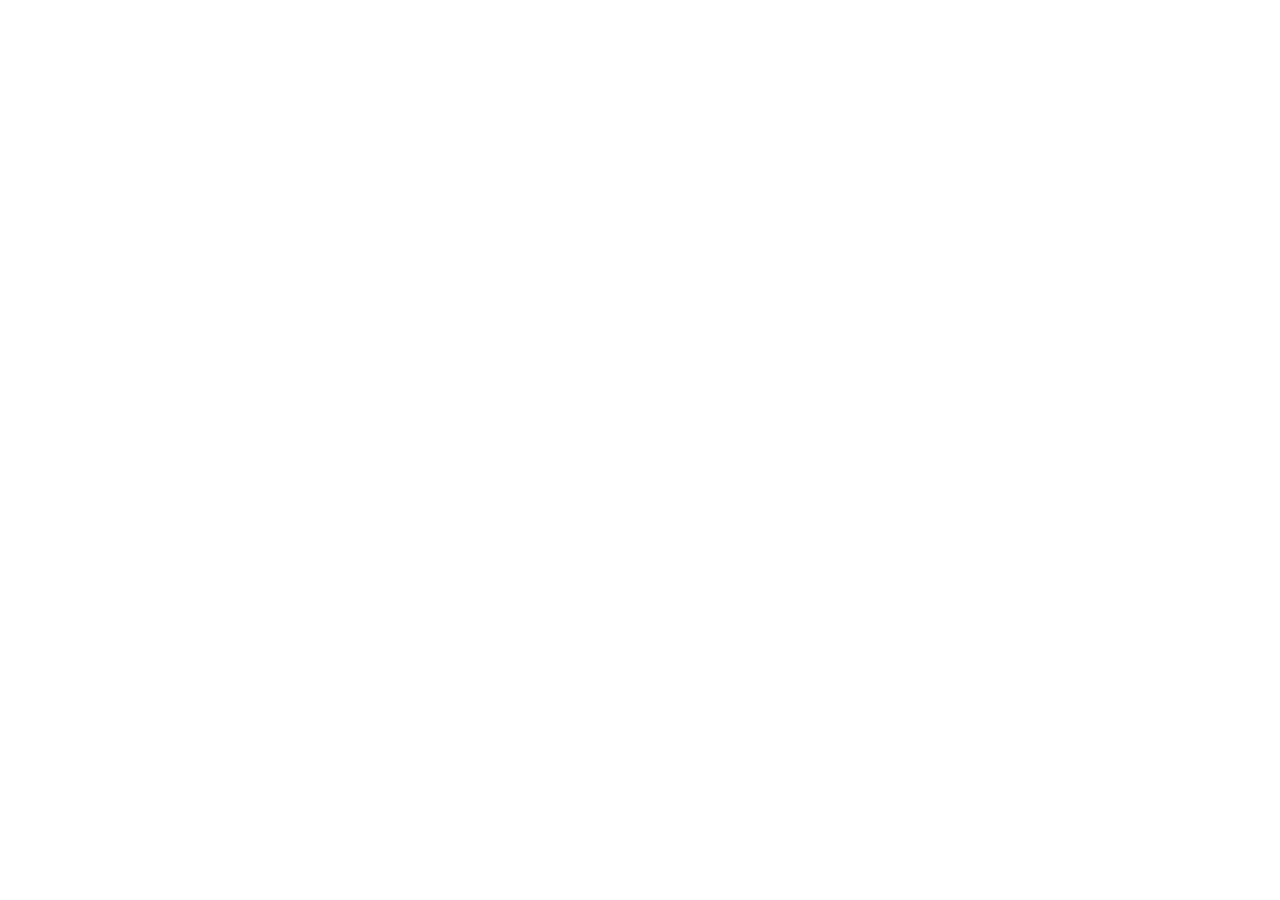
==== index.html @ c2305a9d "Add files via upload" ====
<!doctype html>
<html lang="en">
  <head>
    <meta charset="UTF-8" />
    <meta name="viewport" content="width=device-width, initial-scale=1.0" />
    <title>Asil Emlak | Hayalinizdeki Evi Bulun</title>
  </head>
  <body>
    <div id="root"></div>
    <script type="module" src="/src/main.tsx"></script>
  </body>
</html>
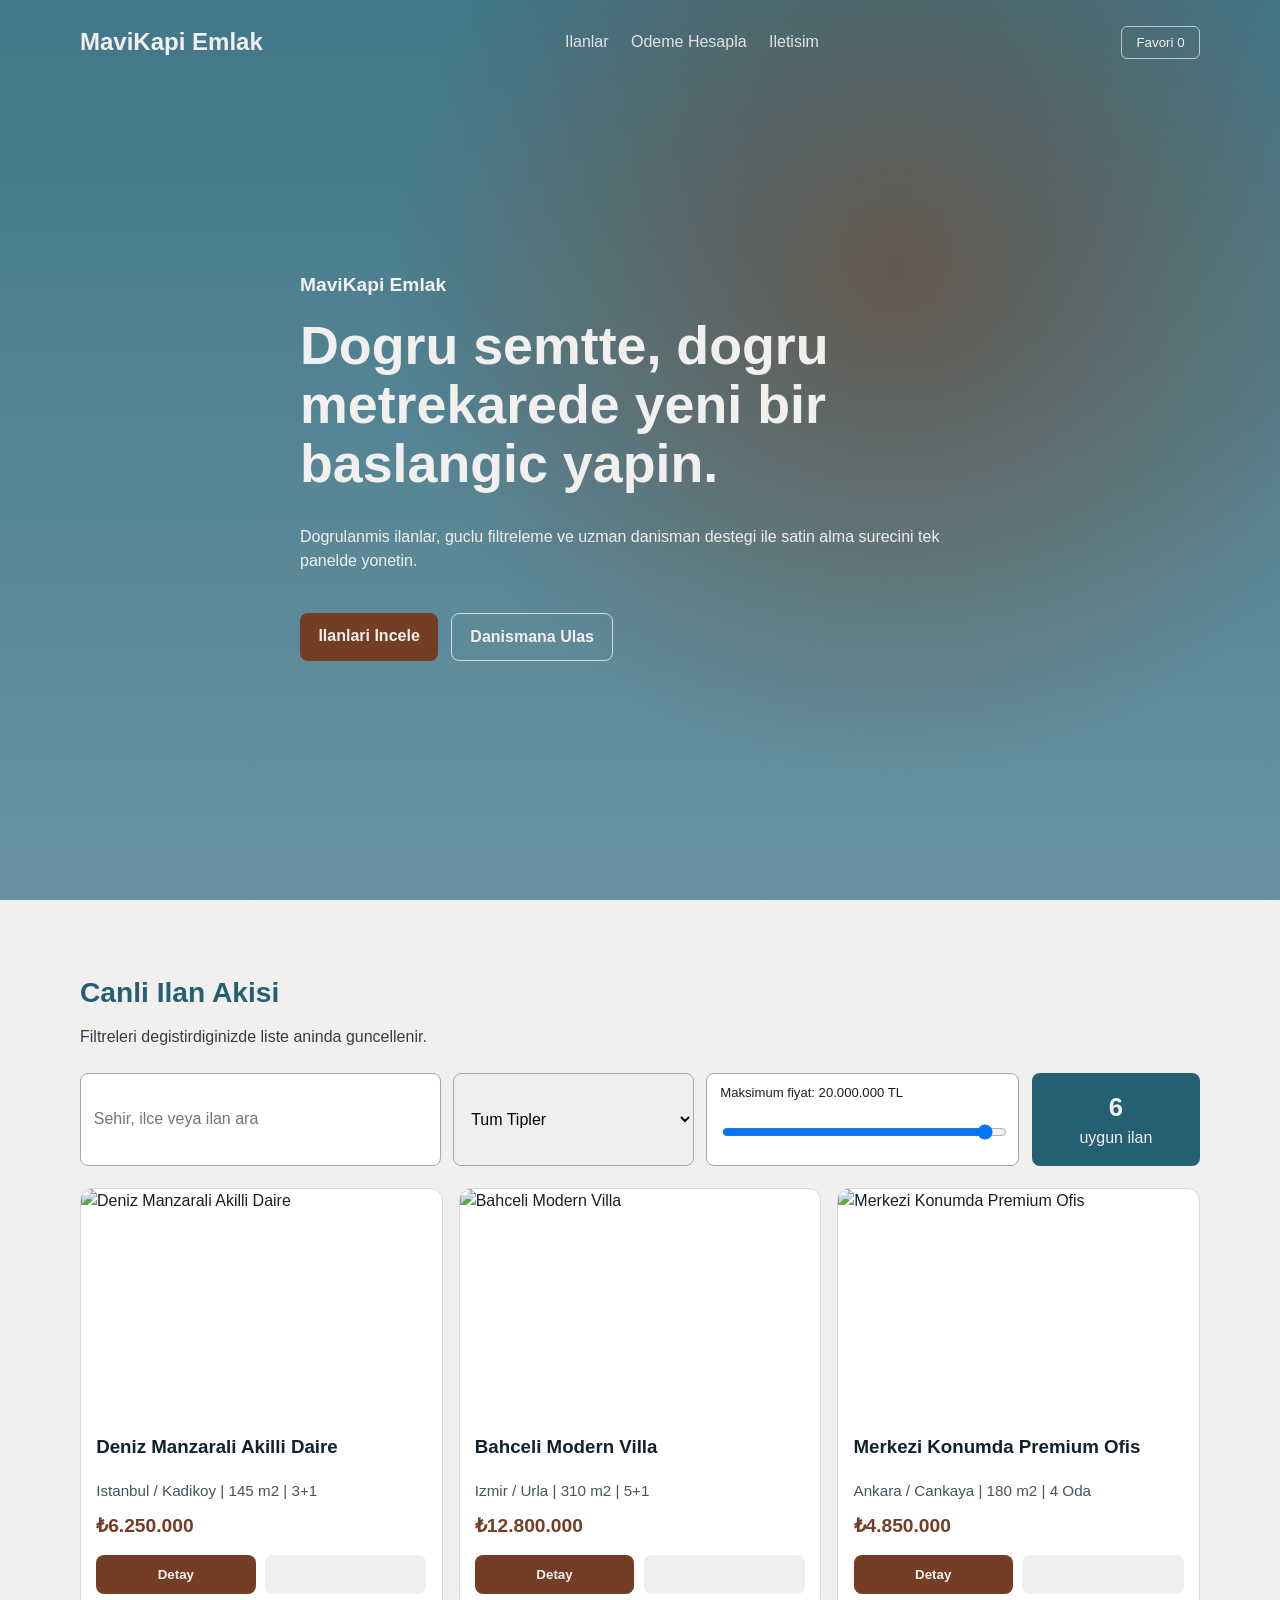
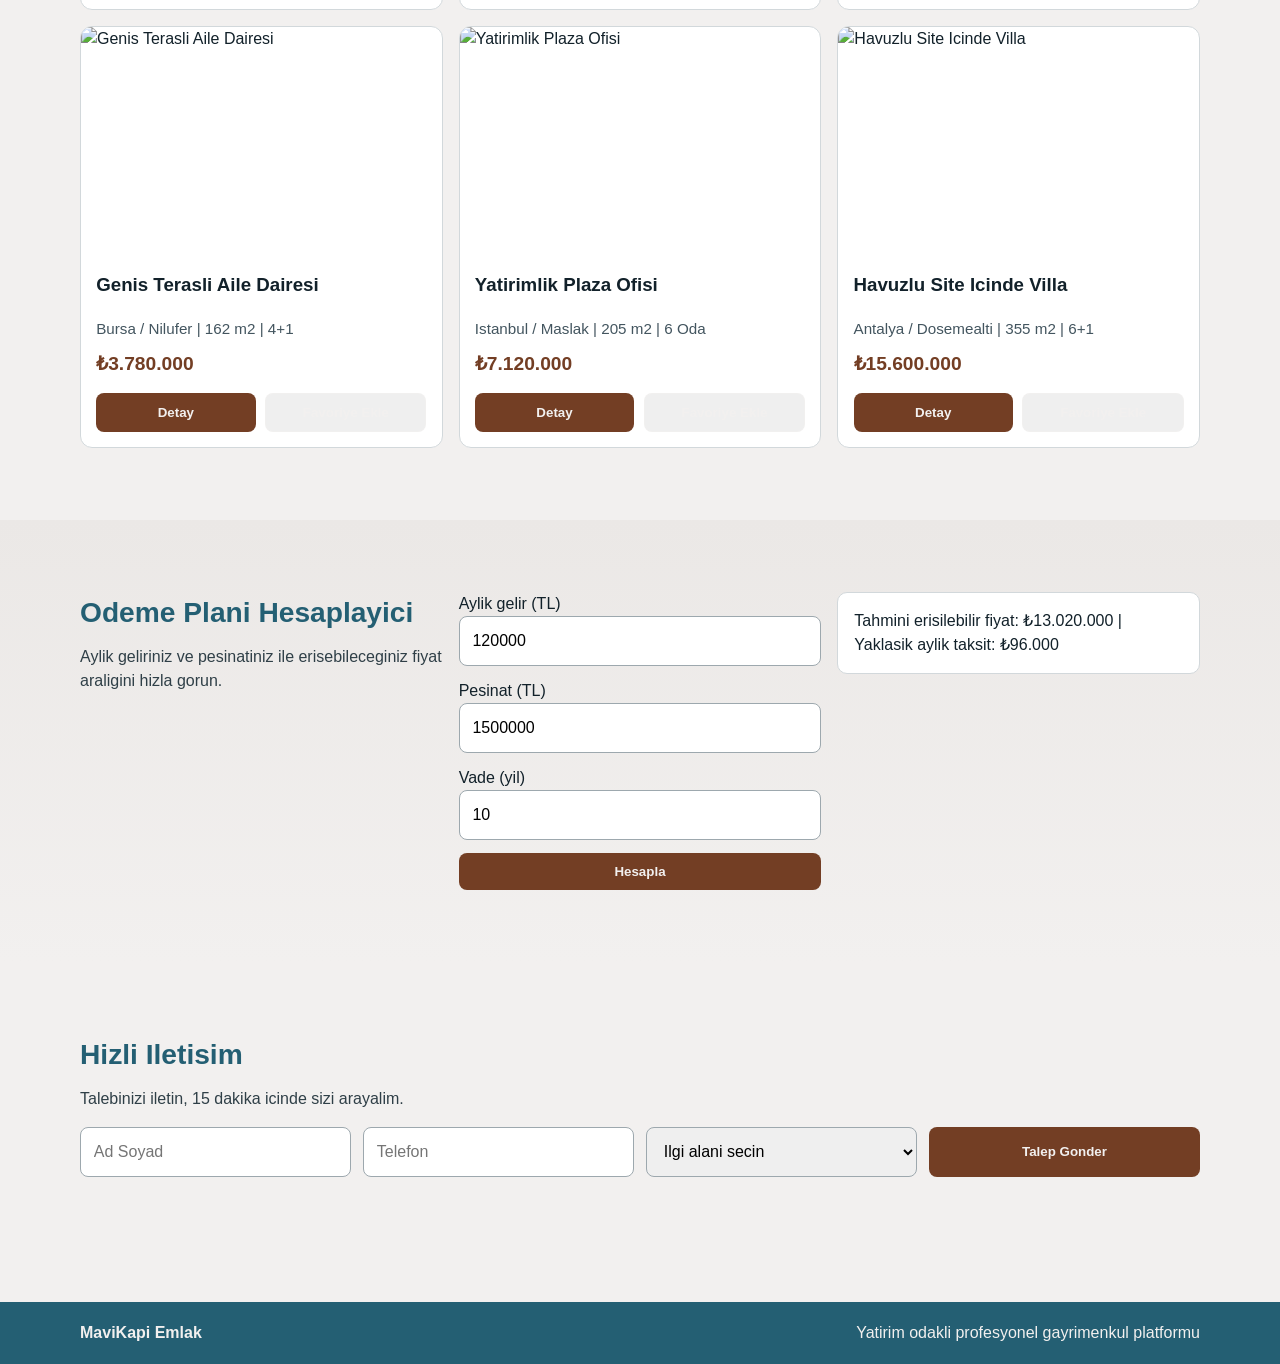
==== commit 6d072660: "Add files via upload" ====
--- a/index.html
+++ b/index.html
@@ -1,12 +1,129 @@
 <!doctype html>
-<html lang="en">
+<html lang="tr">
   <head>
     <meta charset="UTF-8" />
     <meta name="viewport" content="width=device-width, initial-scale=1.0" />
-    <title>Asil Emlak | Hayalinizdeki Evi Bulun</title>
+    <meta
+      name="description"
+      content="MaviKapi Emlak ile satilik ve kiralik ilanlari filtreleyin, favorileyin ve odeme planinizi hesaplayin."
+    />
+    <title>MaviKapi Emlak | Dinamik Emlak Platformu</title>
+    <link rel="stylesheet" href="./assets/css/style.css" />
   </head>
   <body>
-    <div id="root"></div>
-    <script type="module" src="/src/main.tsx"></script>
+    <header class="hero" id="anasayfa">
+      <div class="hero-overlay"></div>
+      <nav class="nav container">
+        <a href="#anasayfa" class="brand">MaviKapi Emlak</a>
+        <div class="nav-links">
+          <a href="#ilanlar">Ilanlar</a>
+          <a href="#hesapla">Odeme Hesapla</a>
+          <a href="#iletisim">Iletisim</a>
+        </div>
+        <button class="favorite-badge" id="favoriteBadge" aria-label="Favori ilanlar">Favori 0</button>
+      </nav>
+
+      <section class="hero-content container">
+        <p class="hero-brand">MaviKapi Emlak</p>
+        <h1>Dogru semtte, dogru metrekarede yeni bir baslangic yapin.</h1>
+        <p>
+          Dogrulanmis ilanlar, guclu filtreleme ve uzman danisman destegi ile satin alma surecini tek panelde yonetin.
+        </p>
+        <div class="hero-actions">
+          <a href="#ilanlar" class="btn btn-primary">Ilanlari Incele</a>
+          <a href="#iletisim" class="btn btn-secondary">Danismana Ulas</a>
+        </div>
+      </section>
+    </header>
+
+    <main>
+      <section id="ilanlar" class="container section">
+        <h2>Canli Ilan Akisi</h2>
+        <p class="section-copy">Filtreleri degistirdiginizde liste aninda guncellenir.</p>
+
+        <div class="filters" aria-label="Ilan filtreleri">
+          <input id="searchInput" type="text" placeholder="Sehir, ilce veya ilan ara" />
+          <select id="typeSelect">
+            <option value="Tum Tipler">Tum Tipler</option>
+            <option value="Daire">Daire</option>
+            <option value="Villa">Villa</option>
+            <option value="Ofis">Ofis</option>
+          </select>
+          <label class="range-wrap">
+            <span id="maxPriceText">Maksimum fiyat: 20.000.000 TL</span>
+            <input id="priceRange" type="range" min="2000000" max="20000000" step="250000" value="20000000" />
+          </label>
+          <div class="result-box">
+            <strong id="resultCount">0</strong>
+            <span>uygun ilan</span>
+          </div>
+        </div>
+
+        <div id="listingGrid" class="listing-grid"></div>
+      </section>
+
+      <section id="hesapla" class="section calc-section">
+        <div class="container calc-layout">
+          <div>
+            <h2>Odeme Plani Hesaplayici</h2>
+            <p class="section-copy">Aylik geliriniz ve pesinatiniz ile erisebileceginiz fiyat araligini hizla gorun.</p>
+          </div>
+          <form id="calcForm" class="calc-form">
+            <label>
+              Aylik gelir (TL)
+              <input id="monthlyIncome" type="number" min="0" value="120000" />
+            </label>
+            <label>
+              Pesinat (TL)
+              <input id="downPayment" type="number" min="0" value="1500000" />
+            </label>
+            <label>
+              Vade (yil)
+              <input id="termYears" type="number" min="1" max="30" value="10" />
+            </label>
+            <button type="submit" class="btn btn-primary">Hesapla</button>
+          </form>
+          <div class="calc-result" id="calcOutput">
+            Yaklasik erisilebilir fiyat limiti hesaplanacak.
+          </div>
+        </div>
+      </section>
+
+      <section id="iletisim" class="container section">
+        <h2>Hizli Iletisim</h2>
+        <p class="section-copy">Talebinizi iletin, 15 dakika icinde sizi arayalim.</p>
+        <form id="contactForm" class="contact-form">
+          <input type="text" name="fullName" placeholder="Ad Soyad" required />
+          <input type="tel" name="phone" placeholder="Telefon" required />
+          <select name="interest" required>
+            <option value="">Ilgi alani secin</option>
+            <option value="Satilik">Satilik</option>
+            <option value="Kiralik">Kiralik</option>
+            <option value="Yatirim Danismanligi">Yatirim Danismanligi</option>
+          </select>
+          <button type="submit" class="btn btn-primary">Talep Gonder</button>
+        </form>
+        <p id="contactMessage" class="contact-message" aria-live="polite"></p>
+      </section>
+    </main>
+
+    <div id="detailModal" class="modal" aria-hidden="true">
+      <div class="modal-content" role="dialog" aria-modal="true" aria-labelledby="modalTitle">
+        <button id="modalClose" class="modal-close" aria-label="Kapat">X</button>
+        <img id="modalImage" src="" alt="Ilan gorseli" />
+        <h3 id="modalTitle"></h3>
+        <p id="modalMeta"></p>
+        <p id="modalPrice"></p>
+      </div>
+    </div>
+
+    <footer class="footer">
+      <div class="container footer-content">
+        <strong>MaviKapi Emlak</strong>
+        <span>Yatirim odakli profesyonel gayrimenkul platformu</span>
+      </div>
+    </footer>
+
+    <script type="module" src="./assets/js/app.js"></script>
   </body>
 </html>
--- a/assets/css/style.css
+++ b/assets/css/style.css
@@ -0,0 +1,432 @@
+:root {
+  --paper: #f2f0ef;
+  --stone: #bbbdbc;
+  --sea: #245f73;
+  --earth: #733e24;
+  --ink: #12212a;
+}
+
+* {
+  box-sizing: border-box;
+}
+
+html,
+body {
+  margin: 0;
+  padding: 0;
+}
+
+body {
+  background: var(--paper);
+  color: var(--ink);
+  font-family: Inter, Arial, sans-serif;
+  line-height: 1.5;
+}
+
+img {
+  display: block;
+  width: 100%;
+}
+
+.container {
+  width: min(1120px, calc(100% - 3rem));
+  margin-inline: auto;
+}
+
+.hero {
+  position: relative;
+  min-height: 100vh;
+  color: var(--paper);
+  background: linear-gradient(rgba(36, 95, 115, 0.84), rgba(36, 95, 115, 0.65)),
+    url("https://images.unsplash.com/photo-1600585154340-be6161a56a0c?auto=format&fit=crop&w=1800&q=80") center/cover no-repeat;
+  overflow: hidden;
+}
+
+.hero::after {
+  content: "";
+  position: absolute;
+  inset: 0;
+  background: radial-gradient(circle at 70% 30%, rgba(115, 62, 36, 0.6), transparent 46%);
+  animation: heroPulse 14s ease-in-out infinite;
+}
+
+.hero-overlay {
+  position: absolute;
+  inset: 0;
+  backdrop-filter: saturate(1.1);
+}
+
+.nav,
+.hero-content {
+  position: relative;
+  z-index: 2;
+}
+
+.nav {
+  display: flex;
+  justify-content: space-between;
+  align-items: center;
+  padding-top: 1.5rem;
+}
+
+.brand {
+  color: var(--paper);
+  text-decoration: none;
+  font-size: 1.5rem;
+  font-weight: 700;
+}
+
+.nav-links {
+  display: flex;
+  gap: 1.4rem;
+}
+
+.nav-links a {
+  color: var(--paper);
+  text-decoration: none;
+  opacity: 0.9;
+}
+
+.nav-links a:hover {
+  opacity: 1;
+}
+
+.favorite-badge {
+  border: 1px solid rgba(242, 240, 239, 0.7);
+  background: transparent;
+  color: var(--paper);
+  padding: 0.5rem 0.9rem;
+  border-radius: 6px;
+}
+
+.hero-content {
+  min-height: calc(100vh - 88px);
+  display: grid;
+  align-content: center;
+  gap: 1rem;
+  max-width: 680px;
+  animation: fadeInUp 0.9s ease both;
+}
+
+.hero-brand {
+  margin: 0;
+  font-size: 1.2rem;
+  font-weight: 700;
+}
+
+h1 {
+  margin: 0;
+  font-size: clamp(2rem, 4.2vw, 4rem);
+  line-height: 1.1;
+}
+
+.hero-actions {
+  display: flex;
+  gap: 0.8rem;
+  margin-top: 0.5rem;
+}
+
+.btn {
+  text-decoration: none;
+  border: 0;
+  border-radius: 8px;
+  padding: 0.7rem 1.15rem;
+  font-weight: 700;
+  cursor: pointer;
+}
+
+.btn-primary {
+  background: var(--earth);
+  color: var(--paper);
+}
+
+.btn-secondary {
+  color: var(--paper);
+  border: 1px solid rgba(242, 240, 239, 0.8);
+}
+
+.section {
+  padding-block: 4.5rem;
+}
+
+h2 {
+  margin: 0;
+  color: var(--sea);
+  font-size: clamp(1.5rem, 2.2vw, 2.2rem);
+}
+
+.section-copy {
+  margin-top: 0.65rem;
+  color: #2f3f47;
+}
+
+.filters {
+  margin-top: 1.5rem;
+  display: grid;
+  grid-template-columns: 1.5fr 1fr 1.3fr 0.7fr;
+  gap: 0.8rem;
+}
+
+input,
+select {
+  width: 100%;
+  border: 1px solid #9da8ae;
+  border-radius: 8px;
+  padding: 0.75rem 0.8rem;
+  font: inherit;
+}
+
+.range-wrap {
+  display: grid;
+  align-content: center;
+  gap: 0.4rem;
+  padding: 0.6rem 0.8rem;
+  border: 1px solid #9da8ae;
+  border-radius: 8px;
+  background: #fff;
+}
+
+.range-wrap span {
+  font-size: 0.82rem;
+}
+
+.result-box {
+  border-radius: 8px;
+  background: var(--sea);
+  color: var(--paper);
+  display: grid;
+  place-items: center;
+  align-content: center;
+}
+
+.result-box strong {
+  font-size: 1.6rem;
+}
+
+.listing-grid {
+  margin-top: 1.4rem;
+  display: grid;
+  grid-template-columns: repeat(3, minmax(0, 1fr));
+  gap: 1rem;
+}
+
+.listing-item {
+  background: #fff;
+  border: 1px solid #d2d8db;
+  border-radius: 12px;
+  overflow: hidden;
+  animation: fadeInUp 0.5s ease both;
+}
+
+.listing-item figure {
+  margin: 0;
+  height: 210px;
+  overflow: hidden;
+}
+
+.listing-item img {
+  height: 100%;
+  object-fit: cover;
+  transition: transform 0.5s ease;
+}
+
+.listing-item:hover img {
+  transform: scale(1.04);
+}
+
+.listing-body {
+  padding: 0.95rem;
+}
+
+.listing-meta {
+  margin: 0.4rem 0 0;
+  color: #43555f;
+  font-size: 0.95rem;
+}
+
+.listing-price {
+  margin: 0.55rem 0 0.9rem;
+  color: var(--earth);
+  font-size: 1.2rem;
+  font-weight: 700;
+}
+
+.listing-actions {
+  display: flex;
+  gap: 0.6rem;
+}
+
+.listing-actions button {
+  flex: 1;
+}
+
+.calc-section {
+  background: linear-gradient(180deg, #ebe8e6, var(--paper));
+}
+
+.calc-layout {
+  display: grid;
+  gap: 1rem;
+  grid-template-columns: 1fr 1fr 1fr;
+  align-items: start;
+}
+
+.calc-form {
+  display: grid;
+  gap: 0.8rem;
+}
+
+.calc-result {
+  background: #fff;
+  border: 1px solid #d2d8db;
+  border-radius: 10px;
+  padding: 1rem;
+}
+
+.contact-form {
+  margin-top: 1rem;
+  display: grid;
+  grid-template-columns: repeat(4, minmax(0, 1fr));
+  gap: 0.75rem;
+}
+
+.contact-message {
+  min-height: 1.5rem;
+  color: var(--sea);
+  font-weight: 700;
+  margin-top: 0.8rem;
+}
+
+.footer {
+  background: var(--sea);
+  color: var(--paper);
+}
+
+.footer-content {
+  padding: 1.2rem 0;
+  display: flex;
+  justify-content: space-between;
+  gap: 1rem;
+  flex-wrap: wrap;
+}
+
+.modal {
+  position: fixed;
+  inset: 0;
+  background: rgba(18, 33, 42, 0.6);
+  display: none;
+  place-items: center;
+  padding: 1rem;
+}
+
+.modal.is-open {
+  display: grid;
+}
+
+.modal-content {
+  width: min(640px, 100%);
+  background: #fff;
+  border-radius: 12px;
+  overflow: hidden;
+  position: relative;
+  animation: modalIn 0.26s ease;
+}
+
+.modal-content img {
+  height: 260px;
+  object-fit: cover;
+}
+
+.modal-content h3,
+.modal-content p {
+  margin: 0;
+  padding-inline: 1rem;
+}
+
+.modal-content h3 {
+  margin-top: 0.8rem;
+}
+
+.modal-content p {
+  margin-top: 0.45rem;
+  margin-bottom: 0.8rem;
+}
+
+.modal-close {
+  position: absolute;
+  top: 0.5rem;
+  right: 0.5rem;
+  width: 2rem;
+  height: 2rem;
+  border: 0;
+  border-radius: 999px;
+  cursor: pointer;
+}
+
+@keyframes fadeInUp {
+  from {
+    opacity: 0;
+    transform: translateY(16px);
+  }
+  to {
+    opacity: 1;
+    transform: translateY(0);
+  }
+}
+
+@keyframes modalIn {
+  from {
+    opacity: 0;
+    transform: scale(0.97);
+  }
+  to {
+    opacity: 1;
+    transform: scale(1);
+  }
+}
+
+@keyframes heroPulse {
+  0%,
+  100% {
+    transform: scale(1);
+  }
+  50% {
+    transform: scale(1.06);
+  }
+}
+
+@media (max-width: 960px) {
+  .nav-links {
+    display: none;
+  }
+
+  .filters {
+    grid-template-columns: 1fr;
+  }
+
+  .listing-grid {
+    grid-template-columns: repeat(2, minmax(0, 1fr));
+  }
+
+  .calc-layout {
+    grid-template-columns: 1fr;
+  }
+
+  .contact-form {
+    grid-template-columns: 1fr;
+  }
+}
+
+@media (max-width: 680px) {
+  .container {
+    width: min(1120px, calc(100% - 1.4rem));
+  }
+
+  .listing-grid {
+    grid-template-columns: 1fr;
+  }
+
+  .hero-actions {
+    flex-wrap: wrap;
+  }
+}
